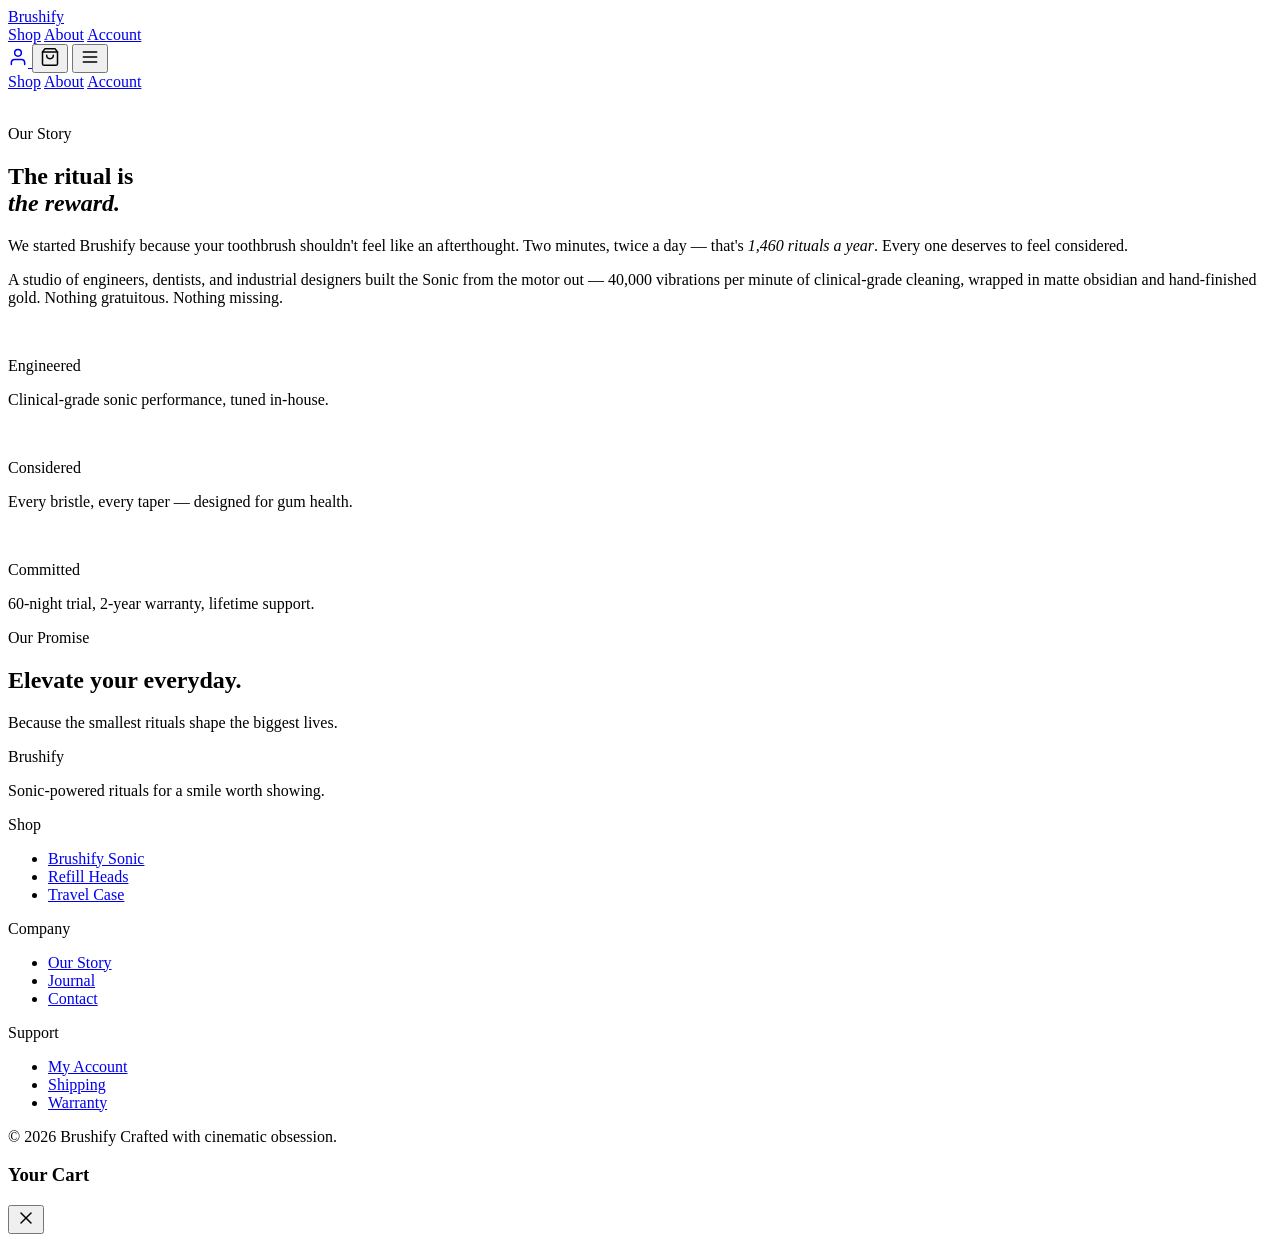
==== about.html @ d39d7537 "Add files via upload" ====
<!doctype html>
<html lang="en">
<head>
<meta charset="utf-8">
<meta name="viewport" content="width=device-width, initial-scale=1">
<title>Our Story — Brushify</title>
<meta name="description" content="Brushify was born from a simple idea: your daily ritual should feel cinematic. Meet the studio behind the smile.">
<meta property="og:title" content="Our Story — Brushify">
<meta property="og:description" content="The studio behind the sonic ritual.">
<meta property="og:url" content="/about">
<meta property="og:image" content="images/lifestyle.svg">
<link rel="canonical" href="/about">
<link rel="icon" href="data:,">
<link rel="stylesheet" href="css/style.css">
</head>
<body data-page="about">

<header class="site-nav">
  <div class="wrap row">
    <a href="index.html" class="brand text-gold-gradient">Brushify</a>
    <nav class="nav-links">
      <a href="product.html" data-page="product">Shop</a>
      <a href="about.html" data-page="about">About</a>
      <a href="account.html" data-page="account">Account</a>
    </nav>
    <div class="nav-actions">
      <a href="account.html" class="icon-btn desktop-only" aria-label="Account">
        <svg width="20" height="20" viewBox="0 0 24 24" fill="none" stroke="currentColor" stroke-width="1.8" stroke-linecap="round" stroke-linejoin="round"><path d="M20 21v-2a4 4 0 0 0-4-4H8a4 4 0 0 0-4 4v2"/><circle cx="12" cy="7" r="4"/></svg>
      </a>
      <button class="icon-btn" data-cart-open aria-label="Open cart">
        <svg width="20" height="20" viewBox="0 0 24 24" fill="none" stroke="currentColor" stroke-width="1.8" stroke-linecap="round" stroke-linejoin="round"><path d="M6 2 3 6v14a2 2 0 0 0 2 2h14a2 2 0 0 0 2-2V6l-3-4Z"/><path d="M3 6h18"/><path d="M16 10a4 4 0 0 1-8 0"/></svg>
        <span class="cart-badge" style="display:none">0</span>
      </button>
      <button class="menu-toggle" aria-label="Menu">
        <svg class="icon-menu" width="20" height="20" viewBox="0 0 24 24" fill="none" stroke="currentColor" stroke-width="1.8" stroke-linecap="round" stroke-linejoin="round"><line x1="4" y1="6" x2="20" y2="6"/><line x1="4" y1="12" x2="20" y2="12"/><line x1="4" y1="18" x2="20" y2="18"/></svg>
        <svg class="icon-close" style="display:none" width="20" height="20" viewBox="0 0 24 24" fill="none" stroke="currentColor" stroke-width="1.8" stroke-linecap="round" stroke-linejoin="round"><line x1="18" y1="6" x2="6" y2="18"/><line x1="6" y1="6" x2="18" y2="18"/></svg>
      </button>
    </div>
  </div>
  <div class="mobile-menu">
    <div class="inner">
      <a href="product.html">Shop</a>
      <a href="about.html">About</a>
      <a href="account.html">Account</a>
    </div>
  </div>
</header>

<main>
  <section class="about-hero">
    <img src="images/lifestyle.svg" alt="">
    <div class="about-hero-inner">
      <p class="eyebrow">Our Story</p>
      <h1 class="text-gold-gradient">The ritual is<br><span style="font-style:italic">the reward.</span></h1>
    </div>
  </section>

  <section class="about-lead reveal">
    <p class="big">We started Brushify because your toothbrush shouldn't feel like an afterthought. Two minutes, twice a day — that's <span class="text-gold-gradient" style="font-style:italic">1,460 rituals a year</span>. Every one deserves to feel considered.</p>
    <p class="body muted">A studio of engineers, dentists, and industrial designers built the Sonic from the motor out — 40,000 vibrations per minute of clinical-grade cleaning, wrapped in matte obsidian and hand-finished gold. Nothing gratuitous. Nothing missing.</p>
  </section>

  <section class="about-cards">
    <div class="about-card reveal">
      <img src="images/features.svg" alt="">
      <p class="k">Engineered</p>
      <p class="v">Clinical-grade sonic performance, tuned in-house.</p>
    </div>
    <div class="about-card reveal">
      <img src="images/brush-head.svg" alt="">
      <p class="k">Considered</p>
      <p class="v">Every bristle, every taper — designed for gum health.</p>
    </div>
    <div class="about-card reveal">
      <img src="images/travel.svg" alt="">
      <p class="k">Committed</p>
      <p class="v">60-night trial, 2-year warranty, lifetime support.</p>
    </div>
  </section>

  <section class="about-promise reveal">
    <p class="eyebrow">Our Promise</p>
    <h2 class="text-gold-gradient">Elevate your everyday.</h2>
    <p class="muted">Because the smallest rituals shape the biggest lives.</p>
  </section>
</main>

<footer class="site-footer">
  <div class="footer-grid">
    <div class="about">
      <p class="brand text-gold-gradient">Brushify</p>
      <p class="muted">Sonic-powered rituals for a smile worth showing.</p>
    </div>
    <div class="footer-col">
      <p class="title">Shop</p>
      <ul>
        <li><a href="product.html">Brushify Sonic</a></li>
        <li><a href="product.html">Refill Heads</a></li>
        <li><a href="product.html">Travel Case</a></li>
      </ul>
    </div>
    <div class="footer-col">
      <p class="title">Company</p>
      <ul>
        <li><a href="about.html">Our Story</a></li>
        <li><a href="about.html">Journal</a></li>
        <li><a href="about.html">Contact</a></li>
      </ul>
    </div>
    <div class="footer-col">
      <p class="title">Support</p>
      <ul>
        <li><a href="account.html">My Account</a></li>
        <li><a href="about.html">Shipping</a></li>
        <li><a href="about.html">Warranty</a></li>
      </ul>
    </div>
  </div>
  <div class="footer-bottom">
    <div class="row">
      <span id="footerYear">© Brushify</span>
      <span>Crafted with cinematic obsession.</span>
    </div>
  </div>
</footer>

<div class="cart-overlay" data-cart-close></div>
<aside class="mini-cart">
  <div class="mini-cart-head">
    <h3 class="text-gold-gradient">Your Cart</h3>
    <button data-cart-close aria-label="Close cart">
      <svg width="20" height="20" viewBox="0 0 24 24" fill="none" stroke="currentColor" stroke-width="1.8" stroke-linecap="round" stroke-linejoin="round"><line x1="18" y1="6" x2="6" y2="18"/><line x1="6" y1="6" x2="18" y2="18"/></svg>
    </button>
  </div>
  <div class="mini-cart-body"></div>
  <div class="mini-cart-foot" style="display:none">
    <div class="subtotal"><span>Subtotal</span><span class="amt">$0.00</span></div>
    <p class="note">Shipping & taxes calculated at checkout.</p>
    <a href="checkout.html" class="btn btn-gold checkout-btn" data-cart-close>Checkout</a>
  </div>
</aside>

<script src="js/cart.js"></script>
<script src="js/main.js"></script>
<script>
  document.getElementById("footerYear").textContent = "© " + new Date().getFullYear() + " Brushify";
</script>
</body>
</html>
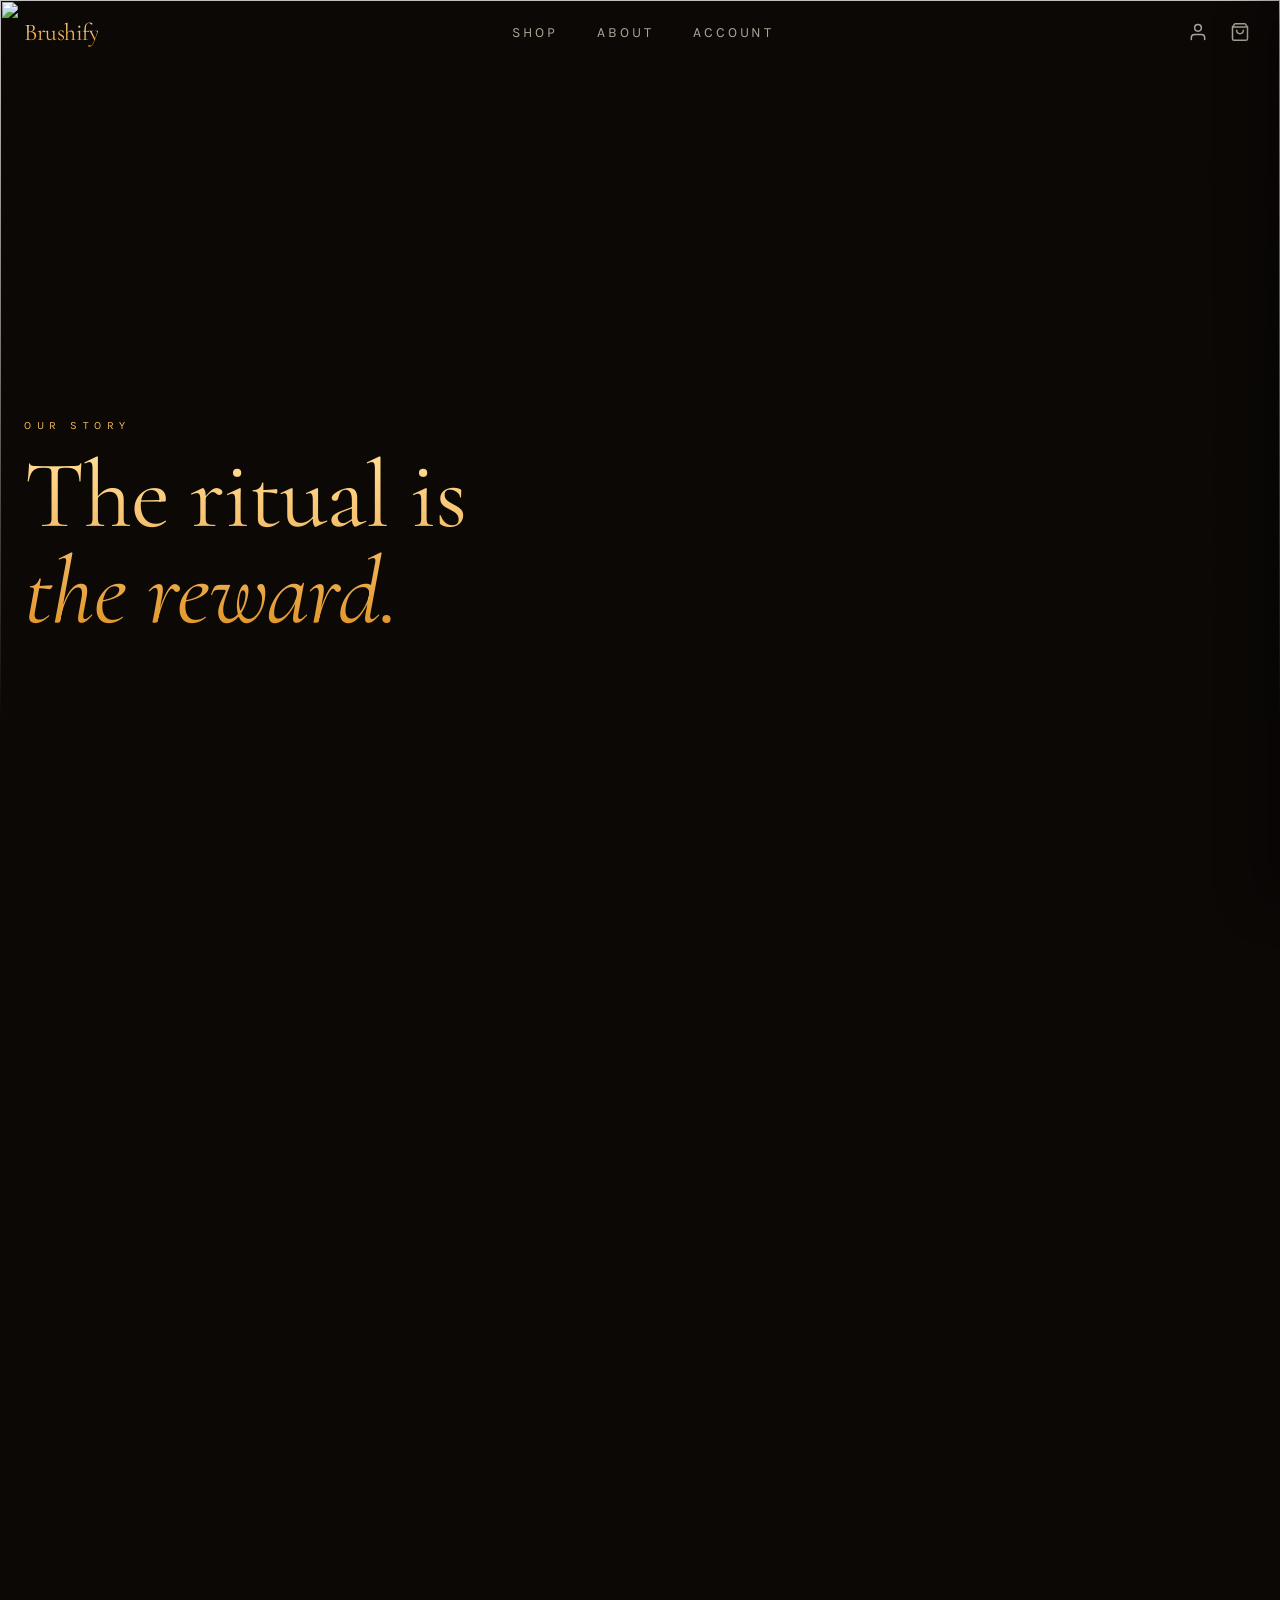
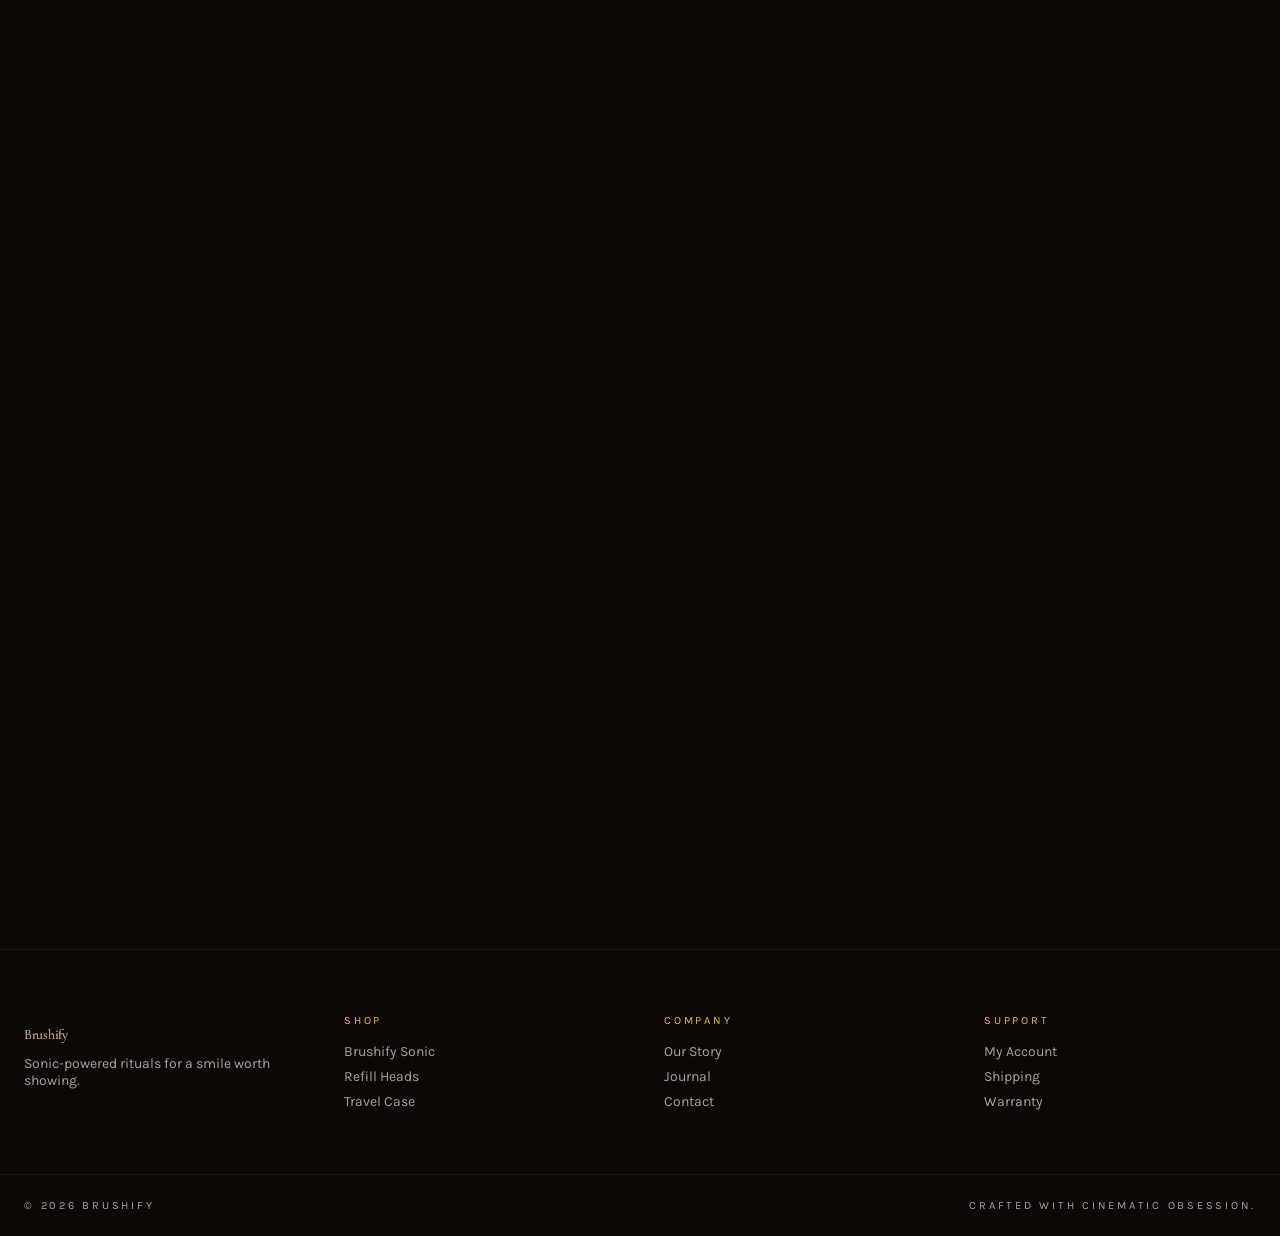
==== commit b3cefedf: "Update about.html" ====
--- a/about.html
+++ b/about.html
@@ -11,7 +11,7 @@
 <meta property="og:image" content="images/lifestyle.svg">
 <link rel="canonical" href="/about">
 <link rel="icon" href="data:,">
-<link rel="stylesheet" href="css/style.css">
+<link rel="stylesheet" href="style.css">
 </head>
 <body data-page="about">
 
--- a/style.css
+++ b/style.css
@@ -0,0 +1,652 @@
+/* ===========================================================
+   Brushify — static HTML/CSS/JS build
+   Converted from a React + Tailwind (shadcn/ui) source project
+   =========================================================== */
+
+@import url("https://fonts.googleapis.com/css2?family=Cormorant+Garamond:wght@300;400;500;600&family=Karla:wght@300;400;500;600&display=swap");
+
+:root {
+  --radius: 4px;
+
+  --background: oklch(0.14 0.008 60);
+  --foreground: oklch(0.97 0.01 80);
+  --card: oklch(0.17 0.01 60);
+  --card-foreground: oklch(0.97 0.01 80);
+  --primary: oklch(0.82 0.13 80);
+  --primary-foreground: oklch(0.12 0.008 60);
+  --secondary: oklch(0.22 0.01 60);
+  --secondary-foreground: oklch(0.97 0.01 80);
+  --muted: oklch(0.22 0.01 60);
+  --muted-foreground: oklch(0.72 0.02 80);
+  --destructive: oklch(0.6 0.2 25);
+  --destructive-foreground: oklch(0.97 0.01 80);
+  --border: oklch(0.3 0.02 75 / 40%);
+
+  --gold: oklch(0.82 0.13 80);
+  --gold-soft: oklch(0.9 0.09 85);
+  --gold-deep: oklch(0.65 0.14 70);
+
+  --font-display: "Cormorant Garamond", serif;
+  --font-sans: "Karla", ui-sans-serif, system-ui, sans-serif;
+}
+
+* { box-sizing: border-box; }
+html { scroll-behavior: smooth; }
+
+body {
+  margin: 0;
+  background-color: var(--background);
+  color: var(--foreground);
+  font-family: var(--font-sans);
+  -webkit-font-smoothing: antialiased;
+  min-height: 100vh;
+}
+
+h1, h2, h3, h4 {
+  font-family: var(--font-display);
+  font-weight: 400;
+  letter-spacing: -0.01em;
+  margin: 0;
+}
+
+p { margin: 0; }
+a { color: inherit; text-decoration: none; }
+img { display: block; max-width: 100%; }
+button { font-family: inherit; cursor: pointer; background: none; border: none; color: inherit; }
+ul { margin: 0; padding: 0; list-style: none; }
+input { font-family: inherit; color: inherit; }
+
+.text-gold-gradient {
+  background: linear-gradient(180deg, oklch(0.92 0.1 85), oklch(0.72 0.15 70));
+  -webkit-background-clip: text;
+  background-clip: text;
+  color: transparent;
+}
+
+.bg-gold-gradient {
+  background: linear-gradient(135deg, oklch(0.85 0.13 82), oklch(0.65 0.14 68));
+}
+
+/* ---------- layout helpers ---------- */
+.wrap { max-width: 1280px; margin: 0 auto; padding: 0 24px; }
+.wrap-lg { max-width: 1280px; margin: 0 auto; padding: 0 24px; }
+.wrap-md { max-width: 1024px; margin: 0 auto; padding: 0 24px; }
+.wrap-sm { max-width: 768px; margin: 0 auto; padding: 0 24px; }
+.wrap-xs { max-width: 672px; margin: 0 auto; padding: 0 24px; }
+
+.eyebrow {
+  font-size: 11px;
+  text-transform: uppercase;
+  letter-spacing: 0.5em;
+  color: var(--primary);
+}
+
+.muted { color: var(--muted-foreground); }
+
+/* ---------- reveal on scroll ---------- */
+.reveal {
+  opacity: 0;
+  transform: translateY(28px);
+  transition: opacity 900ms cubic-bezier(.2,.7,.2,1), transform 900ms cubic-bezier(.2,.7,.2,1);
+}
+.reveal.in { opacity: 1; transform: none; }
+
+@keyframes fadeInUp {
+  from { opacity: 0; transform: translateY(30px); }
+  to { opacity: 1; transform: none; }
+}
+.fade-in-up { opacity: 0; animation: fadeInUp 1.1s ease forwards; }
+
+@keyframes marquee {
+  from { transform: translateX(0); }
+  to { transform: translateX(-50%); }
+}
+.marquee-track { animation: marquee 40s linear infinite; }
+
+/* ===========================================================
+   Site Nav
+   =========================================================== */
+.site-nav {
+  position: fixed;
+  top: 0; left: 0; right: 0;
+  z-index: 40;
+  background: transparent;
+  transition: all .5s;
+}
+.site-nav.scrolled {
+  backdrop-filter: blur(20px);
+  background: oklch(0.14 0.008 60 / 70%);
+  border-bottom: 1px solid var(--border);
+}
+.site-nav .row {
+  height: 64px;
+  display: flex;
+  align-items: center;
+  justify-content: space-between;
+}
+.brand {
+  font-family: var(--font-display);
+  font-size: 24px;
+  letter-spacing: -0.02em;
+}
+.nav-links {
+  display: none;
+  align-items: center;
+  gap: 40px;
+  font-size: 14px;
+  text-transform: uppercase;
+  letter-spacing: 0.2em;
+  color: var(--muted-foreground);
+}
+.nav-links a { transition: color .2s; }
+.nav-links a:hover, .nav-links a.active { color: var(--primary); }
+.nav-actions { display: flex; align-items: center; gap: 16px; }
+.icon-btn {
+  position: relative;
+  color: var(--muted-foreground);
+  transition: color .2s;
+  display: inline-flex;
+}
+.icon-btn:hover { color: var(--primary); }
+.icon-btn.desktop-only { display: none; }
+.cart-badge {
+  position: absolute;
+  top: -8px; right: -8px;
+  width: 20px; height: 20px;
+  border-radius: 999px;
+  background: linear-gradient(135deg, oklch(0.85 0.13 82), oklch(0.65 0.14 68));
+  color: var(--primary-foreground);
+  font-size: 10px;
+  font-weight: 600;
+  display: flex; align-items: center; justify-content: center;
+}
+.menu-toggle { display: inline-flex; color: var(--muted-foreground); }
+.mobile-menu {
+  display: none;
+  border-top: 1px solid var(--border);
+  background: oklch(0.14 0.008 60 / 95%);
+  backdrop-filter: blur(20px);
+}
+.mobile-menu.open { display: block; }
+.mobile-menu .inner {
+  padding: 24px;
+  display: flex;
+  flex-direction: column;
+  gap: 20px;
+  font-size: 14px;
+  text-transform: uppercase;
+  letter-spacing: 0.2em;
+  color: var(--muted-foreground);
+}
+.mobile-menu .inner a:hover { color: var(--primary); }
+
+@media (min-width: 768px) {
+  .nav-links { display: flex; }
+  .icon-btn.desktop-only { display: inline-flex; }
+  .menu-toggle { display: none; }
+}
+
+/* ===========================================================
+   Buttons
+   =========================================================== */
+.btn {
+  display: inline-flex;
+  align-items: center;
+  justify-content: center;
+  gap: 12px;
+  padding: 16px 32px;
+  text-transform: uppercase;
+  letter-spacing: 0.25em;
+  font-size: 11px;
+  font-weight: 600;
+  transition: opacity .2s;
+  border: none;
+}
+.btn-gold { background: linear-gradient(135deg, oklch(0.85 0.13 82), oklch(0.65 0.14 68)); color: var(--primary-foreground); }
+.btn-gold:hover { opacity: .9; }
+.btn-gold:disabled { opacity: .4; cursor: not-allowed; }
+.btn-outline { border: 1px solid var(--primary); color: var(--primary); background: transparent; padding: 16px 32px; }
+.btn-outline:hover { background: var(--primary); color: var(--primary-foreground); }
+.btn-outline-border { border: 1px solid var(--border); color: var(--foreground); background: transparent; }
+
+/* ===========================================================
+   Hero
+   =========================================================== */
+.hero {
+  position: relative;
+  height: 100svh;
+  min-height: 720px;
+  width: 100%;
+  overflow: hidden;
+}
+.hero-bg { position: absolute; inset: 0; will-change: transform; }
+.hero-bg img { height: 100%; width: 100%; object-fit: cover; }
+.hero-bg::after {
+  content: "";
+  position: absolute; inset: 0;
+  background: linear-gradient(to bottom, oklch(0.14 0.008 60 / 40%), oklch(0.14 0.008 60 / 20%), var(--background));
+}
+.hero-content {
+  position: relative;
+  z-index: 10;
+  height: 100%;
+  display: flex;
+  flex-direction: column;
+  justify-content: center;
+}
+.hero h1 {
+  font-size: 60px;
+  line-height: 0.95;
+}
+.hero-actions { margin-top: 40px; display: flex; align-items: center; gap: 24px; flex-wrap: wrap; }
+.hero-actions .watch { font-size: 11px; text-transform: uppercase; letter-spacing: 0.25em; color: var(--muted-foreground); }
+.hero-actions .watch:hover { color: var(--primary); }
+.hero-scroll {
+  position: absolute;
+  bottom: 32px; left: 50%;
+  transform: translateX(-50%);
+  color: var(--primary);
+  font-size: 11px;
+  text-transform: uppercase;
+  letter-spacing: 0.5em;
+  display: flex; align-items: center; gap: 12px;
+}
+.hero-scroll .line { height: 1px; width: 40px; background: var(--primary); display: inline-block; }
+
+@media (min-width: 768px) { .hero h1 { font-size: 96px; } }
+@media (min-width: 1024px) { .hero h1 { font-size: 128px; } }
+
+/* ===========================================================
+   Marquee
+   =========================================================== */
+.marquee {
+  position: relative;
+  border-top: 1px solid var(--border);
+  border-bottom: 1px solid var(--border);
+  background: oklch(0.22 0.01 60 / 40%);
+  overflow: hidden;
+  padding: 20px 0;
+}
+.marquee-track {
+  display: flex;
+  gap: 64px;
+  white-space: nowrap;
+  width: max-content;
+}
+.marquee-track span.item {
+  font-size: 14px;
+  text-transform: uppercase;
+  letter-spacing: 0.4em;
+  color: var(--muted-foreground);
+  display: flex; align-items: center; gap: 64px;
+}
+.marquee-track .dot { color: var(--primary); }
+
+/* ===========================================================
+   Sections (generic)
+   =========================================================== */
+.section { max-width: 1280px; margin: 0 auto; padding: 128px 24px; }
+.section-md { max-width: 1280px; margin: 0 auto; padding: 80px 24px; }
+.section-center { text-align: center; }
+
+.grid-2 { display: grid; gap: 64px; }
+@media (min-width: 768px) { .grid-2 { grid-template-columns: 1fr 1fr; align-items: center; } }
+
+.problem h2 { font-size: 44px; line-height: 1.15; margin-top: 24px; }
+.problem p.lead { margin-top: 32px; font-size: 18px; color: var(--muted-foreground); }
+.problem ul { margin-top: 40px; display: flex; flex-direction: column; gap: 16px; }
+.problem li { display: flex; align-items: flex-start; gap: 16px; color: var(--muted-foreground); }
+.problem li .tick { margin-top: 8px; height: 1px; width: 24px; background: var(--primary); flex-shrink: 0; }
+.problem-img { position: relative; aspect-ratio: 4/5; overflow: hidden; }
+.problem-img img { width: 100%; height: 100%; object-fit: cover; }
+@media (min-width: 768px) { .problem h2 { font-size: 56px; } }
+
+/* Solution */
+.solution { position: relative; padding: 128px 24px; overflow: hidden; }
+.solution-bg { position: absolute; inset: 0; z-index: -1; }
+.solution-bg img { width: 100%; height: 100%; object-fit: cover; opacity: .4; }
+.solution-bg::after {
+  content: ""; position: absolute; inset: 0;
+  background: linear-gradient(to bottom, var(--background), oklch(0.14 0.008 60 / 60%), var(--background));
+}
+.solution-inner { max-width: 960px; margin: 0 auto; text-align: center; }
+.solution-inner h2 { font-size: 52px; line-height: 1; margin-top: 24px; }
+.solution-inner p { margin-top: 40px; font-size: 20px; line-height: 1.6; color: var(--muted-foreground); max-width: 720px; margin-left: auto; margin-right: auto; }
+@media (min-width: 768px) { .solution-inner h2 { font-size: 84px; } .solution-inner p { font-size: 24px; } }
+
+.stat-row { margin-top: 56px; display: flex; flex-wrap: wrap; justify-content: center; gap: 16px; }
+.stat {
+  border: 1px solid var(--border);
+  padding: 24px 32px;
+  background: oklch(0.17 0.01 60 / 40%);
+  backdrop-filter: blur(6px);
+  min-width: 160px;
+}
+.stat .n { font-size: 36px; }
+.stat .l { margin-top: 4px; font-size: 11px; text-transform: uppercase; letter-spacing: 0.3em; color: var(--muted-foreground); }
+
+/* Feature grid */
+.feature-grid { display: grid; gap: 1px; background: var(--border); margin-top: 80px; }
+@media (min-width: 768px) { .feature-grid { grid-template-columns: 1fr 1fr; } }
+@media (min-width: 1024px) { .feature-grid { grid-template-columns: 1fr 1fr 1fr; } }
+.feature-card { background: var(--background); padding: 40px; transition: background-color .5s; }
+.feature-card:hover { background: var(--card); }
+.feature-icon {
+  width: 56px; height: 56px; border-radius: 999px;
+  border: 1px solid oklch(0.82 0.13 80 / 40%);
+  display: grid; place-items: center;
+  color: var(--primary);
+  transition: all .5s;
+}
+.feature-card:hover .feature-icon {
+  background: linear-gradient(135deg, oklch(0.85 0.13 82), oklch(0.65 0.14 68));
+  color: var(--primary-foreground);
+  border-color: transparent;
+}
+.feature-card h3 { margin-top: 24px; font-size: 24px; }
+.feature-card p { margin-top: 12px; font-size: 14px; line-height: 1.6; color: var(--muted-foreground); }
+
+/* Why choose tabs */
+.why-tabs { margin-top: 40px; display: flex; flex-wrap: wrap; gap: 8px; }
+.why-tab {
+  padding: 8px 20px;
+  font-size: 11px;
+  text-transform: uppercase;
+  letter-spacing: 0.25em;
+  border: 1px solid var(--border);
+  color: var(--muted-foreground);
+  transition: all .2s;
+}
+.why-tab:hover { color: var(--primary); border-color: var(--primary); }
+.why-tab.active { background: linear-gradient(135deg, oklch(0.85 0.13 82), oklch(0.65 0.14 68)); color: var(--primary-foreground); border-color: transparent; }
+.why-body { margin-top: 40px; font-size: 18px; color: var(--muted-foreground); }
+.why-image { position: relative; aspect-ratio: 1/1; overflow: hidden; }
+.why-image img { width: 100%; height: 100%; object-fit: cover; }
+
+/* Social proof */
+.social-proof { border-top: 1px solid var(--border); border-bottom: 1px solid var(--border); background: oklch(0.22 0.01 60 / 30%); }
+.reviews { margin-top: 56px; display: grid; gap: 32px; }
+@media (min-width: 768px) { .reviews { grid-template-columns: repeat(3, 1fr); } }
+.review { border: 1px solid var(--border); background: var(--card); padding: 32px; }
+.review .stars { color: var(--primary); }
+.review .quote { margin-top: 20px; font-family: var(--font-display); font-size: 20px; line-height: 1.35; }
+.review .who { margin-top: 24px; padding-top: 24px; border-top: 1px solid var(--border); }
+.review .who .role { margin-top: 4px; font-size: 11px; text-transform: uppercase; letter-spacing: 0.25em; color: var(--muted-foreground); }
+
+/* Gallery */
+.gallery-grid { display: grid; grid-template-columns: repeat(2, 1fr); gap: 16px; margin-top: 64px; }
+@media (min-width: 768px) { .gallery-grid { grid-template-columns: repeat(4, 1fr); } }
+.gallery-item { overflow: hidden; aspect-ratio: 1/1; }
+.gallery-item.tall { aspect-ratio: 3/4; grid-row: span 2; }
+.gallery-item img { width: 100%; height: 100%; object-fit: cover; transition: transform 1.2s; }
+.gallery-item img:hover { transform: scale(1.05); }
+
+/* Final CTA */
+.final-cta { position: relative; padding: 128px 24px; overflow: hidden; }
+.final-cta-bg { position: absolute; inset: 0; z-index: -1; }
+.final-cta-bg img { width: 100%; height: 100%; object-fit: cover; }
+.final-cta-bg::after { content: ""; position: absolute; inset: 0; background: oklch(0.14 0.008 60 / 70%); }
+.final-cta-inner { max-width: 672px; margin: 0 auto; text-align: center; }
+.final-cta-inner h2 { font-size: 44px; line-height: 1.15; }
+.final-cta-inner p { margin-top: 32px; font-size: 18px; color: var(--muted-foreground); }
+.final-cta-actions { margin-top: 40px; display: flex; flex-wrap: wrap; justify-content: center; gap: 16px; }
+@media (min-width: 768px) { .final-cta-inner h2 { font-size: 68px; } }
+
+/* Sticky buy */
+.sticky-buy {
+  position: fixed;
+  bottom: 24px; left: 50%;
+  transform: translate(-50%, 32px);
+  z-index: 30;
+  opacity: 0;
+  pointer-events: none;
+  transition: all .5s;
+}
+.sticky-buy.show { opacity: 1; transform: translate(-50%, 0); pointer-events: auto; }
+.sticky-buy .card {
+  display: flex; align-items: center; gap: 16px;
+  background: oklch(0.17 0.01 60 / 95%);
+  backdrop-filter: blur(20px);
+  border: 1px solid var(--border);
+  box-shadow: 0 25px 50px -12px rgb(0 0 0 / 0.5);
+  padding: 8px 8px 8px 12px;
+}
+.sticky-buy img { width: 40px; height: 40px; object-fit: cover; }
+.sticky-buy .info p:first-child { font-size: 14px; }
+.sticky-buy .info p:last-child { font-size: 12px; color: var(--primary); }
+.sticky-buy button {
+  background: linear-gradient(135deg, oklch(0.85 0.13 82), oklch(0.65 0.14 68));
+  color: var(--primary-foreground);
+  padding: 12px 20px;
+  font-size: 10px;
+  text-transform: uppercase;
+  letter-spacing: 0.25em;
+  font-weight: 600;
+}
+
+/* ===========================================================
+   Footer
+   =========================================================== */
+.site-footer { border-top: 1px solid var(--border); margin-top: 128px; }
+.footer-grid { max-width: 1280px; margin: 0 auto; padding: 64px 24px; display: grid; gap: 48px; }
+@media (min-width: 768px) { .footer-grid { grid-template-columns: repeat(4, 1fr); } }
+.footer-grid .about p { margin-top: 12px; font-size: 14px; color: var(--muted-foreground); max-width: 260px; }
+.footer-col p.title { font-size: 11px; text-transform: uppercase; letter-spacing: 0.25em; color: var(--primary); }
+.footer-col ul { margin-top: 16px; display: flex; flex-direction: column; gap: 8px; font-size: 14px; color: var(--muted-foreground); }
+.footer-col a:hover { color: var(--primary); }
+.footer-bottom { border-top: 1px solid var(--border); }
+.footer-bottom .row {
+  max-width: 1280px; margin: 0 auto; padding: 24px;
+  display: flex; flex-wrap: wrap; align-items: center; justify-content: space-between; gap: 12px;
+  font-size: 11px; text-transform: uppercase; letter-spacing: 0.25em; color: var(--muted-foreground);
+}
+
+/* ===========================================================
+   Mini cart
+   =========================================================== */
+.cart-overlay {
+  position: fixed; inset: 0; z-index: 50;
+  background: rgb(0 0 0 / 0.7);
+  backdrop-filter: blur(4px);
+  opacity: 0; pointer-events: none;
+  transition: opacity .5s;
+}
+.cart-overlay.open { opacity: 1; pointer-events: auto; }
+.mini-cart {
+  position: fixed; top: 0; right: 0; z-index: 50;
+  height: 100%; width: 100%; max-width: 420px;
+  background: var(--card);
+  border-left: 1px solid var(--border);
+  box-shadow: -20px 0 40px rgb(0 0 0 / .4);
+  transform: translateX(100%);
+  transition: transform .5s cubic-bezier(.2,.7,.2,1);
+  display: flex; flex-direction: column;
+}
+.mini-cart.open { transform: translateX(0); }
+.mini-cart-head { display: flex; align-items: center; justify-content: space-between; padding: 20px 24px; border-bottom: 1px solid var(--border); }
+.mini-cart-head h3 { font-size: 24px; }
+.mini-cart-body { flex: 1; overflow-y: auto; padding: 16px 24px; }
+.mini-cart-empty { height: 100%; display: flex; flex-direction: column; align-items: center; justify-content: center; text-align: center; gap: 16px; }
+.mini-cart-empty .ring { width: 80px; height: 80px; border-radius: 999px; border: 1px solid var(--border); display: grid; place-items: center; font-size: 28px; }
+.mini-cart-empty a { font-size: 14px; text-transform: uppercase; letter-spacing: 0.25em; color: var(--primary); }
+.cart-line { display: flex; gap: 16px; padding: 20px 0; border-bottom: 1px solid var(--border); }
+.cart-line:first-child { padding-top: 0; }
+.cart-line .thumb { width: 96px; height: 96px; flex-shrink: 0; overflow: hidden; background: var(--secondary); }
+.cart-line .thumb img { width: 100%; height: 100%; object-fit: cover; }
+.cart-line .info { flex: 1; }
+.cart-line .row-top { display: flex; justify-content: space-between; gap: 8px; }
+.cart-line .price { margin-top: 4px; font-size: 14px; color: var(--muted-foreground); }
+.qty-control { margin-top: 12px; display: inline-flex; align-items: center; border: 1px solid var(--border); }
+.qty-control button { padding: 8px; display: inline-flex; }
+.qty-control span { width: 32px; text-align: center; font-size: 14px; }
+.mini-cart-foot { border-top: 1px solid var(--border); padding: 24px; display: flex; flex-direction: column; gap: 16px; }
+.mini-cart-foot .subtotal { display: flex; justify-content: space-between; font-size: 14px; color: var(--muted-foreground); }
+.mini-cart-foot .subtotal span.amt { color: var(--foreground); font-size: 16px; }
+.mini-cart-foot .note { font-size: 12px; color: var(--muted-foreground); }
+.mini-cart-foot .checkout-btn { text-align: center; }
+
+/* ===========================================================
+   Product page
+   =========================================================== */
+.product-page { padding-top: 96px; }
+.product-layout { max-width: 1280px; margin: 0 auto; padding: 40px 24px; display: grid; gap: 64px; }
+@media (min-width: 1024px) { .product-layout { grid-template-columns: 1fr 1fr; } }
+.product-gallery-main { position: relative; aspect-ratio: 4/5; overflow: hidden; background: var(--secondary); }
+.product-gallery-main img { width: 100%; height: 100%; object-fit: cover; }
+.product-thumbs { margin-top: 16px; display: grid; grid-template-columns: repeat(6, 1fr); gap: 8px; }
+.product-thumbs button { aspect-ratio: 1/1; overflow: hidden; border: 1px solid var(--border); padding: 0; }
+.product-thumbs button.active { border-color: var(--primary); }
+.product-thumbs img { width: 100%; height: 100%; object-fit: cover; }
+
+.product-info h1 { margin-top: 16px; font-size: 44px; }
+.product-info .sub { margin-top: 8px; font-family: var(--font-display); font-size: 22px; font-style: italic; color: var(--muted-foreground); }
+.product-rating { margin-top: 24px; display: flex; align-items: center; gap: 12px; }
+.product-rating .stars { color: var(--primary); display: flex; gap: 2px; }
+.product-rating span.count { font-size: 14px; color: var(--muted-foreground); }
+.product-price { margin-top: 32px; display: flex; align-items: baseline; gap: 16px; }
+.product-price .now { font-family: var(--font-display); font-size: 44px; }
+.product-price .was { color: var(--muted-foreground); text-decoration: line-through; }
+.product-price .save { font-size: 11px; text-transform: uppercase; letter-spacing: 0.3em; color: var(--primary); }
+.product-desc { margin-top: 32px; color: var(--muted-foreground); line-height: 1.7; }
+.product-buy-row { margin-top: 32px; display: flex; align-items: stretch; gap: 12px; }
+.qty-box { display: inline-flex; align-items: center; border: 1px solid var(--border); }
+.qty-box button { padding: 12px 16px; }
+.qty-box span { width: 40px; text-align: center; }
+.product-buy-row .btn { flex: 1; }
+.perks { margin-top: 32px; display: grid; grid-template-columns: repeat(3, 1fr); gap: 16px; font-size: 11px; color: var(--muted-foreground); }
+.perk { border: 1px solid var(--border); padding: 16px; display: flex; flex-direction: column; align-items: center; text-align: center; gap: 8px; }
+.perk svg { color: var(--primary); }
+.perk span { text-transform: uppercase; letter-spacing: 0.2em; font-size: 10px; }
+
+.accordions { margin-top: 40px; border-top: 1px solid var(--border); }
+.acc-item { border-bottom: 1px solid var(--border); }
+.acc-trigger { width: 100%; display: flex; align-items: center; justify-content: space-between; padding: 20px 0; text-align: left; }
+.acc-trigger span { text-transform: uppercase; letter-spacing: 0.25em; font-size: 12px; }
+.acc-trigger svg { color: var(--primary); transition: transform .3s; }
+.acc-item.open .acc-trigger svg { transform: rotate(180deg); }
+.acc-panel { display: grid; grid-template-rows: 0fr; transition: grid-template-rows .4s; }
+.acc-item.open .acc-panel { grid-template-rows: 1fr; }
+.acc-panel-inner { overflow: hidden; }
+.acc-panel .content { font-size: 14px; color: var(--muted-foreground); line-height: 1.7; padding-bottom: 24px; }
+.acc-panel ul { display: flex; flex-direction: column; gap: 8px; }
+
+/* ===========================================================
+   About page
+   =========================================================== */
+.about-hero { position: relative; height: 80svh; min-height: 520px; overflow: hidden; }
+.about-hero img { position: absolute; inset: 0; width: 100%; height: 100%; object-fit: cover; }
+.about-hero::after { content: ""; position: absolute; inset: 0; background: linear-gradient(to top, var(--background), oklch(0.14 0.008 60 / 40%), transparent); }
+.about-hero-inner { position: relative; z-index: 10; height: 100%; max-width: 1280px; margin: 0 auto; padding: 0 24px 80px; display: flex; flex-direction: column; justify-content: flex-end; }
+.about-hero-inner h1 { margin-top: 16px; font-size: 56px; max-width: 700px; line-height: 1; }
+@media (min-width: 768px) { .about-hero-inner h1 { font-size: 96px; } }
+
+.about-lead { max-width: 800px; margin: 0 auto; padding: 128px 24px; }
+.about-lead p.big { font-family: var(--font-display); font-size: 28px; line-height: 1.35; }
+.about-lead p.body { margin-top: 32px; font-size: 18px; color: var(--muted-foreground); line-height: 1.7; }
+
+.about-cards { max-width: 1280px; margin: 0 auto; padding: 80px 24px; display: grid; gap: 32px; }
+@media (min-width: 768px) { .about-cards { grid-template-columns: repeat(3, 1fr); } }
+.about-card img { width: 100%; aspect-ratio: 4/5; object-fit: cover; }
+.about-card .k { margin-top: 24px; font-size: 11px; text-transform: uppercase; letter-spacing: 0.4em; color: var(--primary); }
+.about-card .v { margin-top: 12px; font-family: var(--font-display); font-size: 22px; }
+
+.about-promise { max-width: 800px; margin: 0 auto; padding: 128px 24px; text-align: center; }
+.about-promise h2 { margin-top: 24px; font-size: 44px; }
+.about-promise p { margin-top: 32px; font-size: 18px; color: var(--muted-foreground); }
+@media (min-width: 768px) { .about-promise h2 { font-size: 60px; } }
+
+/* ===========================================================
+   Checkout page
+   =========================================================== */
+.checkout-page { padding-top: 96px; }
+.checkout-layout { max-width: 1152px; margin: 0 auto; padding: 48px 24px; display: grid; gap: 64px; }
+@media (min-width: 1024px) { .checkout-layout { grid-template-columns: 1fr 420px; } }
+.checkout-form { display: flex; flex-direction: column; gap: 48px; }
+.checkout-form h1 { font-size: 40px; }
+.secure-note { margin-top: 8px; font-size: 14px; color: var(--muted-foreground); display: flex; align-items: center; gap: 8px; }
+fieldset { border: none; margin: 0; padding: 0; display: flex; flex-direction: column; gap: 16px; }
+legend { font-size: 11px; text-transform: uppercase; letter-spacing: 0.3em; color: var(--primary); margin-bottom: 12px; padding: 0; }
+.form-row { display: grid; gap: 16px; }
+.form-row.two { grid-template-columns: 1fr; }
+.form-row.three { grid-template-columns: 1fr; }
+@media (min-width: 640px) { .form-row.two { grid-template-columns: 1fr 1fr; } .form-row.three { grid-template-columns: repeat(3, 1fr); } }
+.field span.label { font-size: 11px; text-transform: uppercase; letter-spacing: 0.2em; color: var(--muted-foreground); }
+.field input {
+  margin-top: 8px; width: 100%;
+  background: transparent; border: 1px solid var(--border);
+  padding: 12px 16px; outline: none; transition: border-color .2s;
+}
+.field input:focus { border-color: var(--primary); }
+.field { display: block; }
+
+.order-summary { border: 1px solid var(--border); padding: 32px; background: oklch(0.17 0.01 60 / 50%); align-self: start; }
+.order-summary h2 { font-size: 11px; text-transform: uppercase; letter-spacing: 0.3em; color: var(--primary); }
+.order-summary .empty { margin-top: 24px; font-size: 14px; color: var(--muted-foreground); }
+.order-summary .empty a { color: var(--primary); }
+.summary-lines { margin-top: 24px; display: flex; flex-direction: column; gap: 16px; }
+.summary-line { display: flex; gap: 16px; }
+.summary-line .thumb { width: 64px; height: 64px; overflow: hidden; background: var(--secondary); flex-shrink: 0; }
+.summary-line .thumb img { width: 100%; height: 100%; object-fit: cover; }
+.summary-line .row { flex: 1; display: flex; justify-content: space-between; }
+.summary-line .row p:first-child { font-size: 14px; }
+.summary-line .row p.qty { font-size: 12px; color: var(--muted-foreground); }
+.summary-totals { margin-top: 32px; padding-top: 24px; border-top: 1px solid var(--border); display: flex; flex-direction: column; gap: 8px; font-size: 14px; }
+.summary-totals .line { display: flex; justify-content: space-between; color: var(--muted-foreground); }
+.summary-totals .line span.val { color: var(--foreground); }
+.summary-totals .grand { padding-top: 12px; margin-top: 12px; border-top: 1px solid var(--border); display: flex; justify-content: space-between; font-family: var(--font-display); font-size: 24px; }
+
+.order-confirmed { padding-top: 128px; min-height: 80vh; max-width: 640px; margin: 0 auto; padding-left: 24px; padding-right: 24px; text-align: center; }
+.order-confirmed h1 { margin-top: 32px; font-size: 44px; }
+.order-confirmed p { margin-top: 16px; color: var(--muted-foreground); }
+.order-confirmed .btn { margin-top: 40px; }
+
+/* ===========================================================
+   Account page
+   =========================================================== */
+.account-page { padding-top: 96px; }
+.account-layout { max-width: 1152px; margin: 0 auto; padding: 48px 24px; }
+.account-head { display: flex; align-items: flex-end; justify-content: space-between; border-bottom: 1px solid var(--border); padding-bottom: 32px; gap: 16px; flex-wrap: wrap; }
+.account-head h1 { margin-top: 8px; font-size: 44px; }
+.signout { font-size: 11px; text-transform: uppercase; letter-spacing: 0.25em; color: var(--muted-foreground); display: inline-flex; align-items: center; gap: 8px; }
+.signout:hover { color: var(--primary); }
+.account-body { margin-top: 40px; display: grid; gap: 48px; }
+@media (min-width: 768px) { .account-body { grid-template-columns: 220px 1fr; } }
+.account-nav { display: flex; gap: 4px; overflow-x: auto; }
+@media (min-width: 768px) { .account-nav { flex-direction: column; } }
+.account-nav button {
+  display: flex; align-items: center; gap: 12px;
+  padding: 12px 16px; font-size: 12px;
+  text-transform: uppercase; letter-spacing: 0.2em;
+  border-left: 2px solid transparent;
+  color: var(--muted-foreground);
+  white-space: nowrap;
+}
+.account-nav button.active { border-left-color: var(--primary); color: var(--primary); background: var(--card); }
+.account-nav button:hover { color: var(--primary); }
+
+.order-card { border: 1px solid var(--border); padding: 24px; display: flex; flex-wrap: wrap; align-items: center; justify-content: space-between; gap: 16px; margin-bottom: 16px; }
+.order-card .id { font-family: var(--font-display); font-size: 20px; }
+.order-card .meta { margin-top: 4px; font-size: 11px; text-transform: uppercase; letter-spacing: 0.3em; color: var(--muted-foreground); }
+.order-card .right { display: flex; align-items: center; gap: 24px; }
+.order-card .track { font-size: 11px; text-transform: uppercase; letter-spacing: 0.25em; color: var(--primary); }
+
+.info-card { border: 1px solid var(--border); padding: 32px; }
+.info-card .head { font-family: var(--font-display); font-size: 22px; }
+.info-card .body { margin-top: 12px; font-size: 14px; color: var(--muted-foreground); }
+.info-card .action { margin-top: 24px; font-size: 11px; text-transform: uppercase; letter-spacing: 0.25em; color: var(--primary); }
+.info-card.payment { display: flex; align-items: center; justify-content: space-between; }
+.info-card.payment .sub { font-size: 11px; text-transform: uppercase; letter-spacing: 0.3em; color: var(--muted-foreground); }
+
+.empty-box { text-align: center; border: 1px dashed var(--border); padding: 80px 24px; }
+.empty-box p { color: var(--muted-foreground); }
+.empty-box a { margin-top: 16px; display: inline-block; font-size: 11px; text-transform: uppercase; letter-spacing: 0.25em; color: var(--primary); }
+
+/* ===========================================================
+   404
+   =========================================================== */
+.not-found { min-height: 100vh; display: flex; align-items: center; justify-content: center; padding: 0 16px; }
+.not-found .inner { max-width: 420px; text-align: center; }
+.not-found h1 { font-size: 72px; }
+.not-found h2 { margin-top: 16px; font-size: 20px; font-family: var(--font-sans); }
+.not-found p { margin-top: 8px; font-size: 14px; color: var(--muted-foreground); }
+.not-found .btn { margin-top: 24px; }
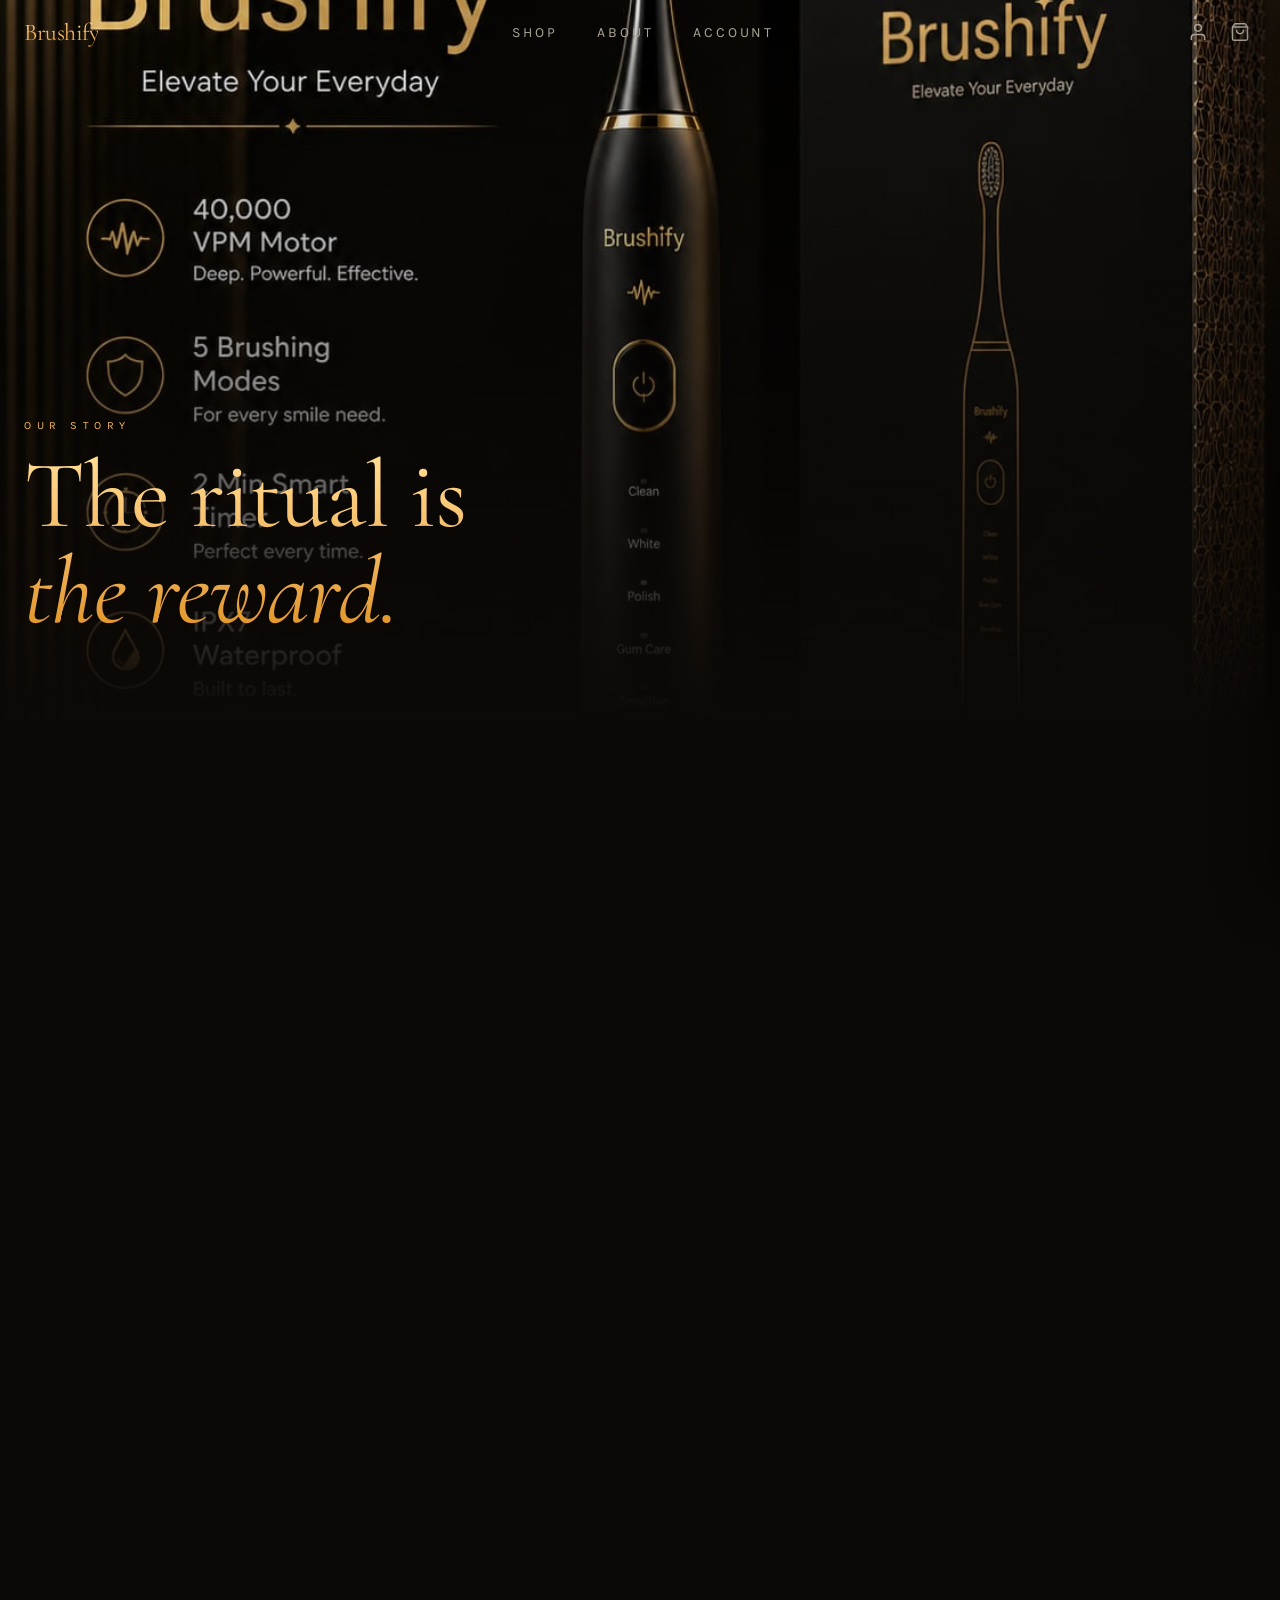
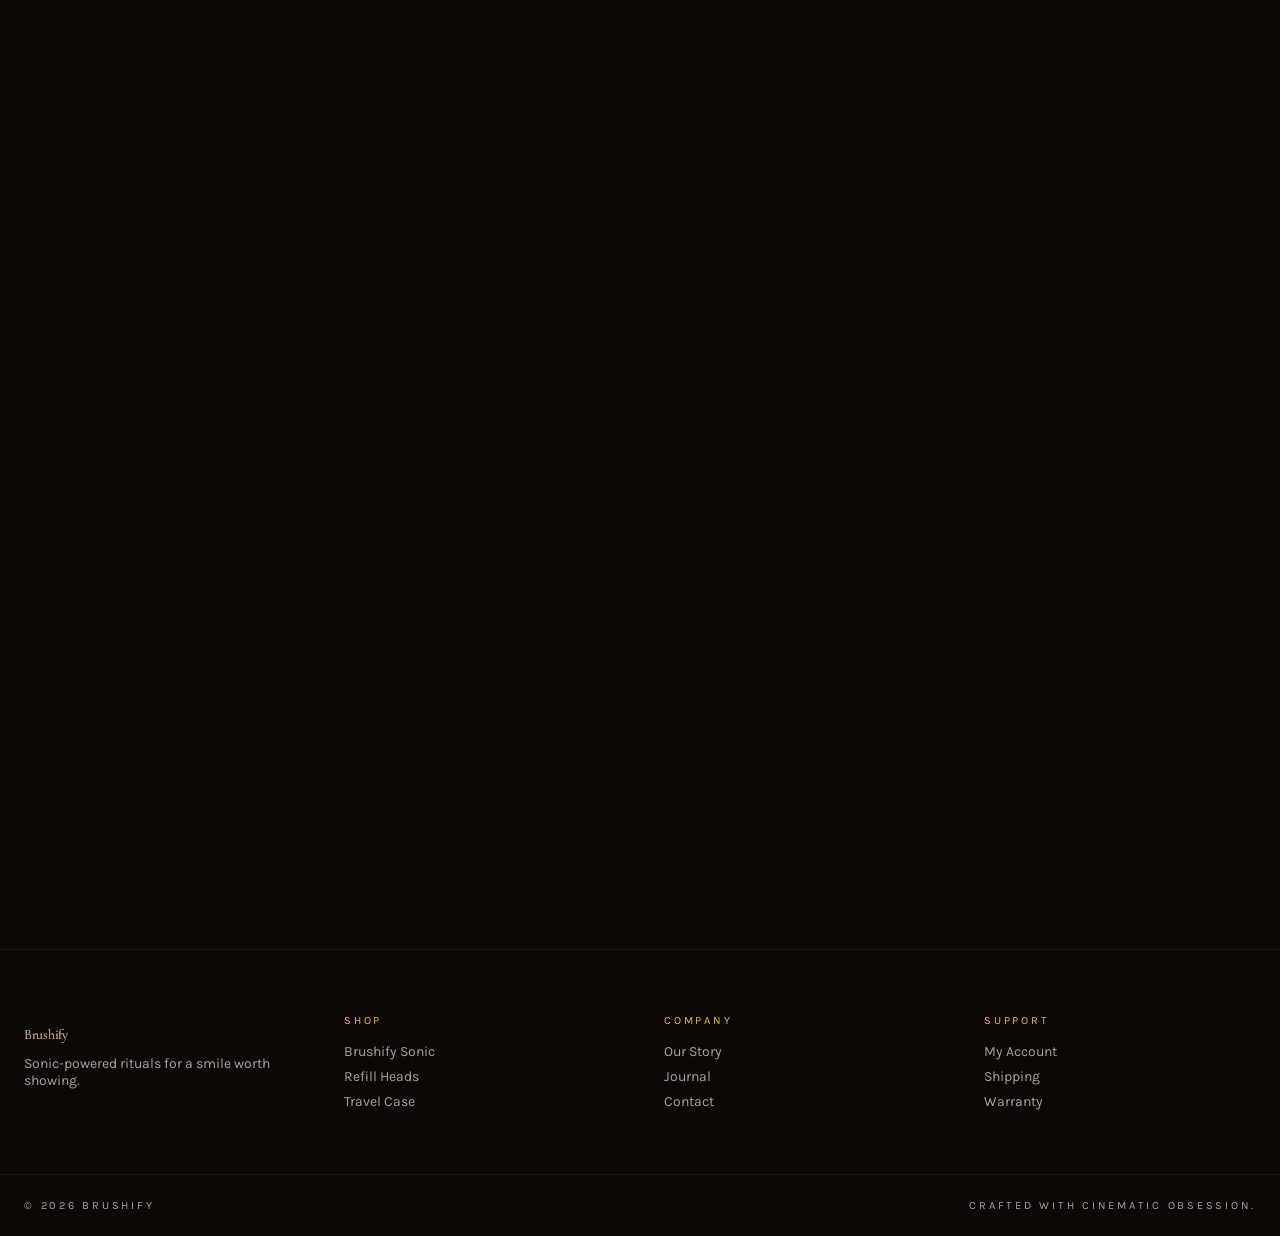
==== commit e0a6806c: "Update about.html" ====
--- a/about.html
+++ b/about.html
@@ -48,7 +48,7 @@
 
 <main>
   <section class="about-hero">
-    <img src="images/lifestyle.svg" alt="">
+    <img src="WhatsApp Image 2026-07-09 at 4.00.04 PM (1) - Copy - Copy.jpeg" alt="">
     <div class="about-hero-inner">
       <p class="eyebrow">Our Story</p>
       <h1 class="text-gold-gradient">The ritual is<br><span style="font-style:italic">the reward.</span></h1>
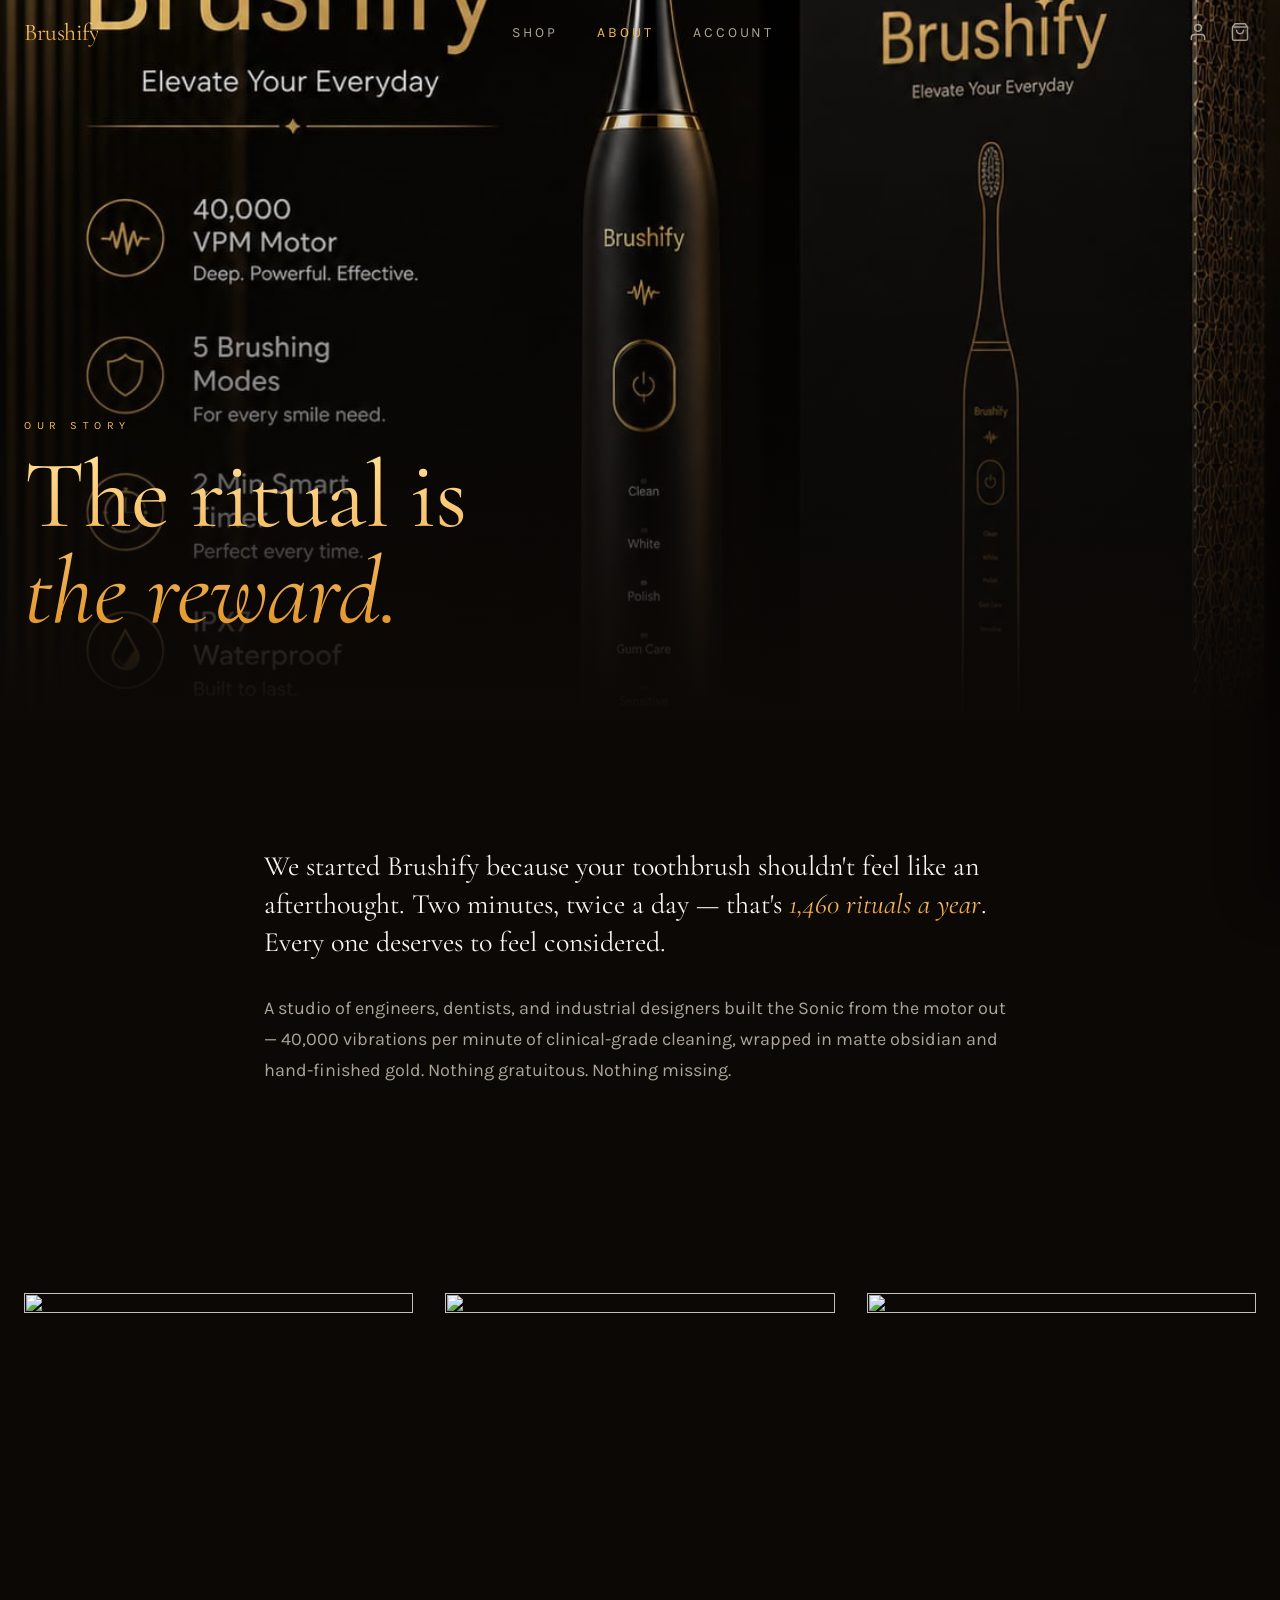
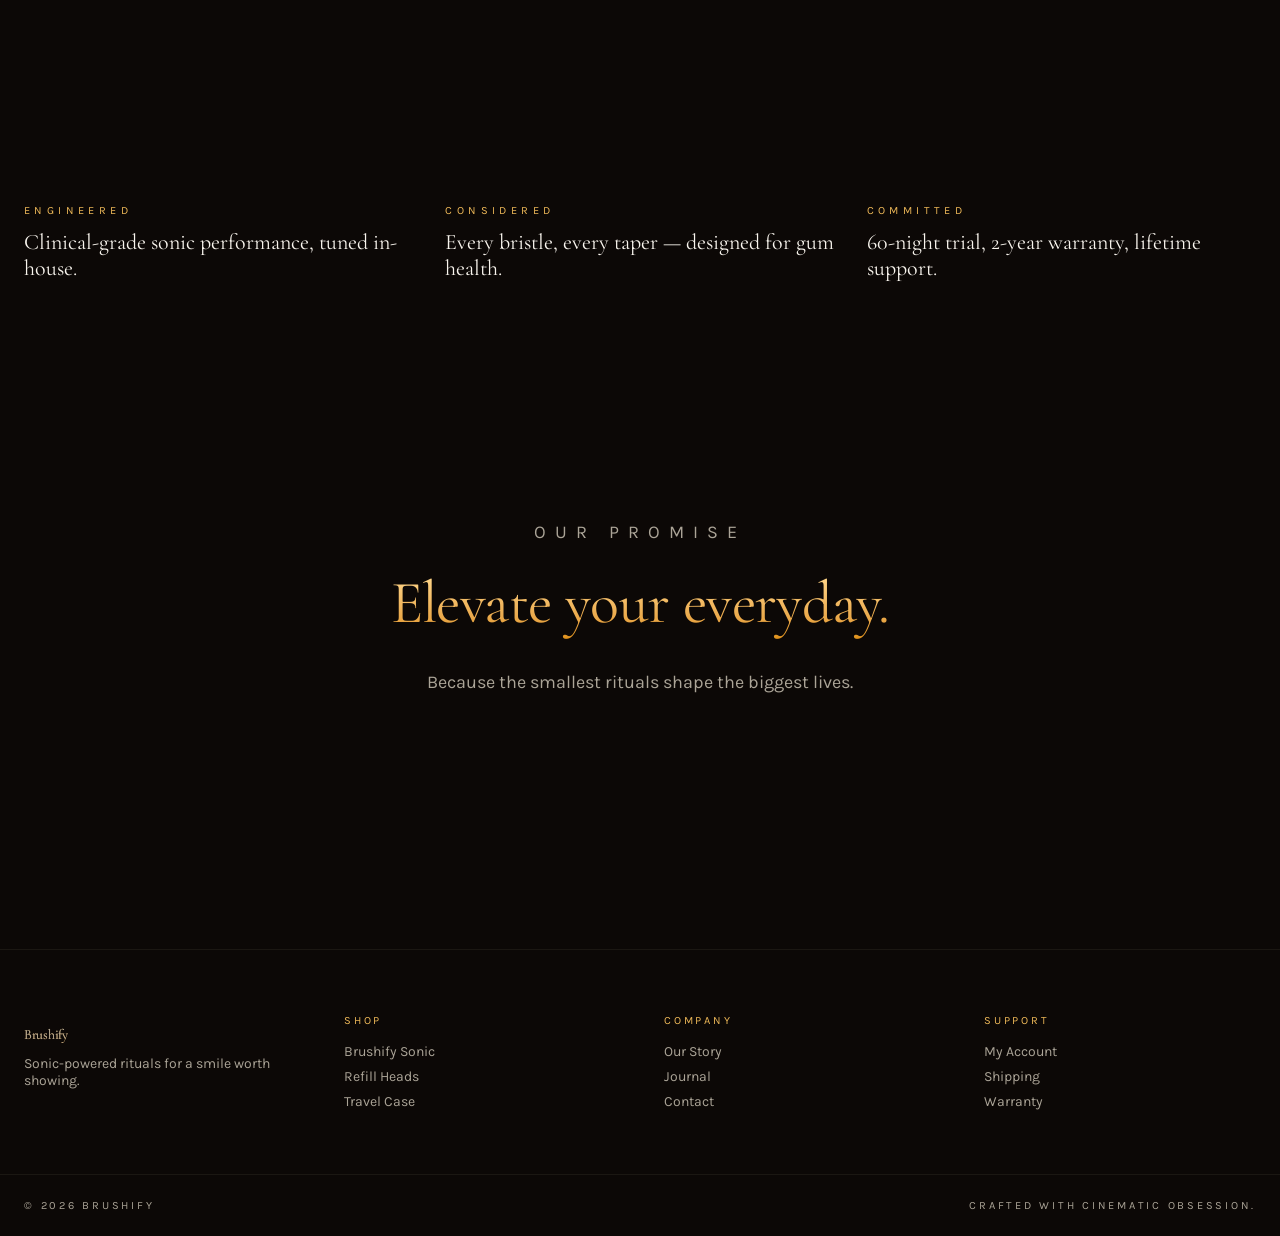
==== commit 3c18448a: "Update about.html" ====
--- a/about.html
+++ b/about.html
@@ -140,8 +140,8 @@
   </div>
 </aside>
 
-<script src="js/cart.js"></script>
-<script src="js/main.js"></script>
+<script src="cart.js"></script>
+<script src="main.js"></script>
 <script>
   document.getElementById("footerYear").textContent = "© " + new Date().getFullYear() + " Brushify";
 </script>
